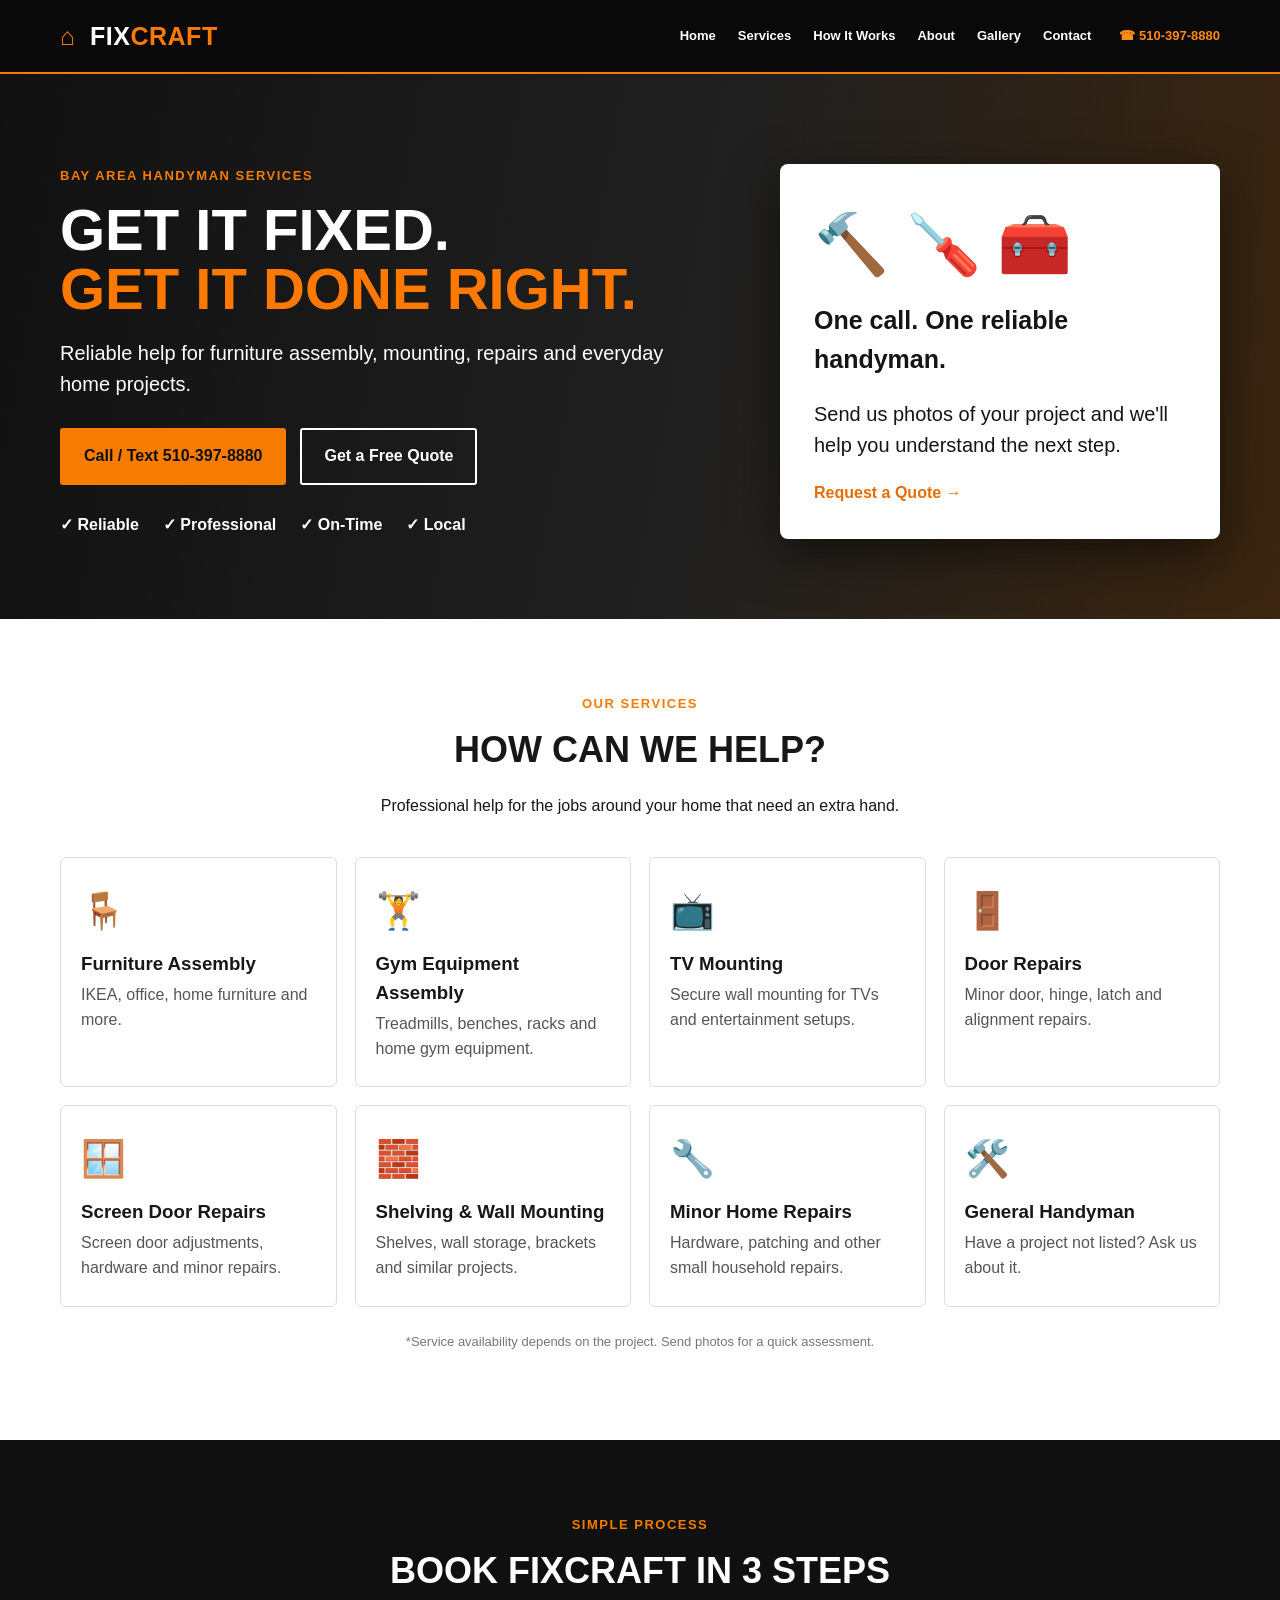
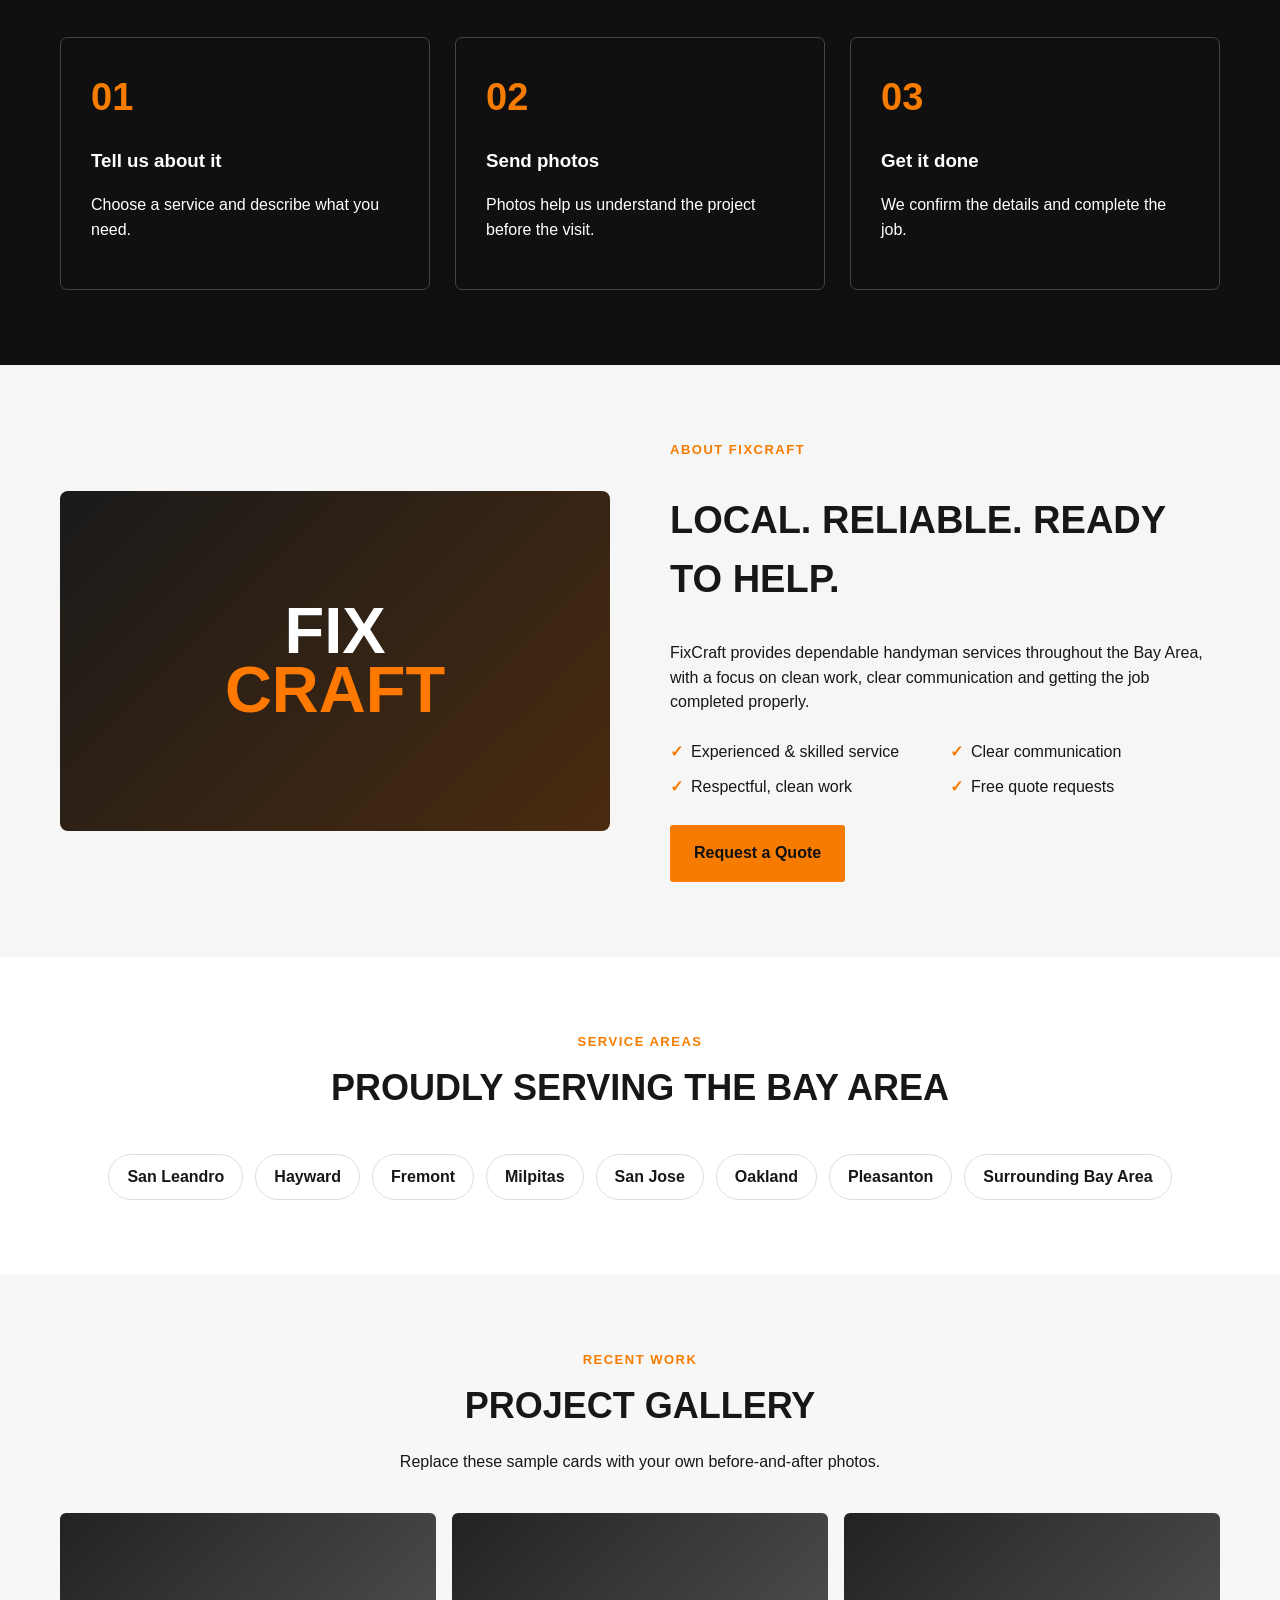
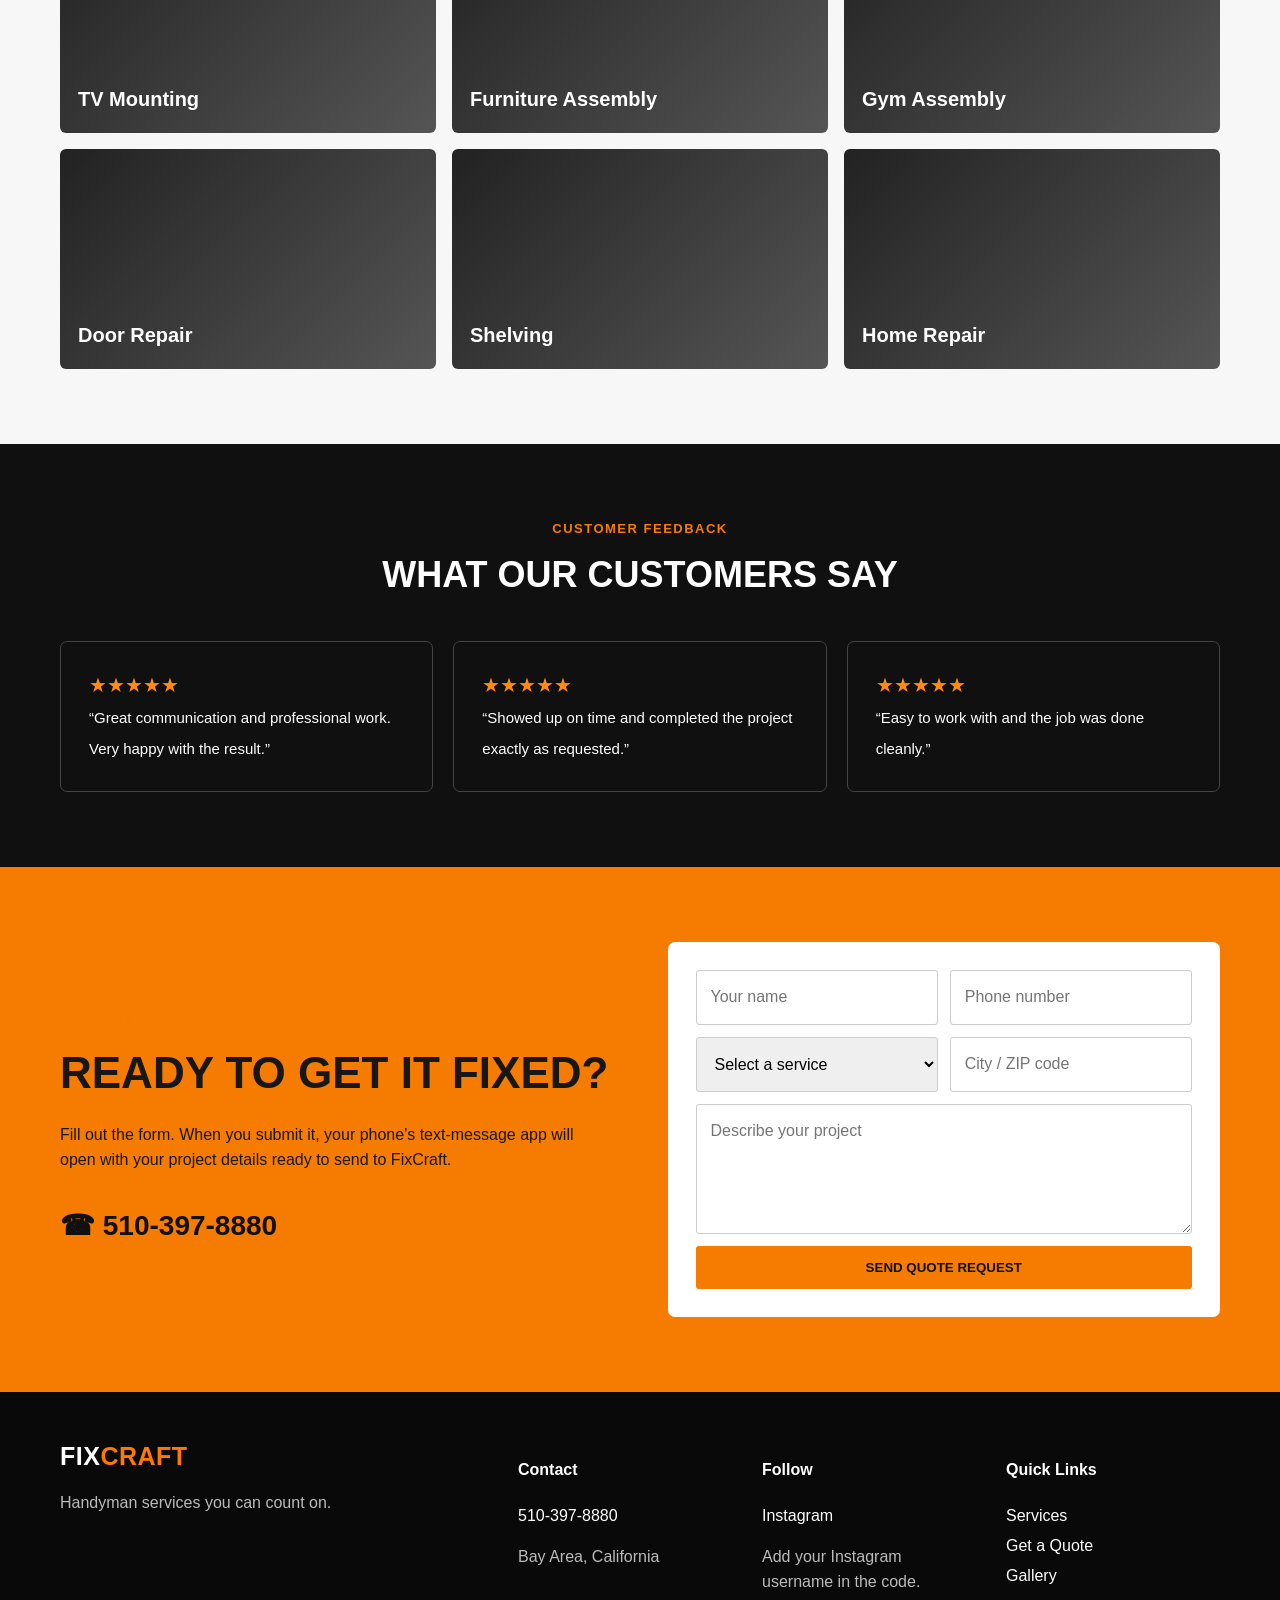
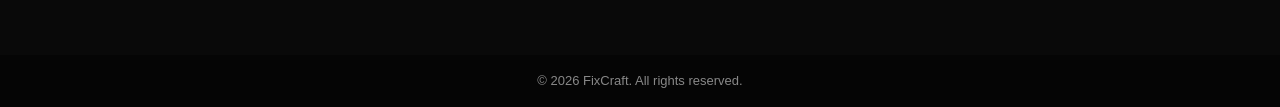
==== index.html @ 9590cc6f "Add files via upload" ====
<!DOCTYPE html>
<html lang="en">
<head>
  <meta charset="UTF-8">
  <meta name="viewport" content="width=device-width, initial-scale=1.0">
  <meta name="description" content="FixCraft - professional handyman services in the Bay Area. Furniture assembly, gym assembly, TV mounting, door repairs, shelving and general home repairs.">
  <title>FixCraft | Bay Area Handyman Services</title>
  <link rel="stylesheet" href="styles.css">
</head>
<body>
  <header class="topbar">
    <div class="container nav">
      <a class="logo" href="#home"><span class="logo-mark">⌂</span> FIX<span>CRAFT</span></a>
      <button class="menu" aria-label="Open menu">☰</button>
      <nav>
        <a href="#home">Home</a>
        <a href="#services">Services</a>
        <a href="#how">How It Works</a>
        <a href="#about">About</a>
        <a href="#gallery">Gallery</a>
        <a href="#contact">Contact</a>
      </nav>
      <a class="phone" href="tel:+15103978880">☎ 510-397-8880</a>
    </div>
  </header>

  <main>
    <section id="home" class="hero">
      <div class="container hero-grid">
        <div>
          <div class="eyebrow">BAY AREA HANDYMAN SERVICES</div>
          <h1>GET IT FIXED.<br><span>GET IT DONE RIGHT.</span></h1>
          <p>Reliable help for furniture assembly, mounting, repairs and everyday home projects.</p>
          <div class="actions">
            <a class="btn primary" href="tel:+15103978880">Call / Text 510-397-8880</a>
            <a class="btn outline" href="#quote">Get a Free Quote</a>
          </div>
          <div class="trust">
            <span>✓ Reliable</span><span>✓ Professional</span><span>✓ On-Time</span><span>✓ Local</span>
          </div>
        </div>
        <div class="hero-card">
          <div class="tool-art">🔨 🪛 🧰</div>
          <h3>One call. One reliable handyman.</h3>
          <p>Send us photos of your project and we'll help you understand the next step.</p>
          <a href="#quote" class="card-link">Request a Quote →</a>
        </div>
      </div>
    </section>

    <section id="services" class="section">
      <div class="container">
        <div class="section-head">
          <div class="eyebrow">OUR SERVICES</div>
          <h2>HOW CAN WE HELP?</h2>
          <p>Professional help for the jobs around your home that need an extra hand.</p>
        </div>
        <div class="cards">
          <article class="service"><div class="icon">🪑</div><h3>Furniture Assembly</h3><p>IKEA, office, home furniture and more.</p></article>
          <article class="service"><div class="icon">🏋️</div><h3>Gym Equipment Assembly</h3><p>Treadmills, benches, racks and home gym equipment.</p></article>
          <article class="service"><div class="icon">📺</div><h3>TV Mounting</h3><p>Secure wall mounting for TVs and entertainment setups.</p></article>
          <article class="service"><div class="icon">🚪</div><h3>Door Repairs</h3><p>Minor door, hinge, latch and alignment repairs.</p></article>
          <article class="service"><div class="icon">🪟</div><h3>Screen Door Repairs</h3><p>Screen door adjustments, hardware and minor repairs.</p></article>
          <article class="service"><div class="icon">🧱</div><h3>Shelving & Wall Mounting</h3><p>Shelves, wall storage, brackets and similar projects.</p></article>
          <article class="service"><div class="icon">🔧</div><h3>Minor Home Repairs</h3><p>Hardware, patching and other small household repairs.</p></article>
          <article class="service"><div class="icon">🛠️</div><h3>General Handyman</h3><p>Have a project not listed? Ask us about it.</p></article>
        </div>
        <p class="note">*Service availability depends on the project. Send photos for a quick assessment.</p>
      </div>
    </section>

    <section id="how" class="section dark">
      <div class="container">
        <div class="section-head light">
          <div class="eyebrow">SIMPLE PROCESS</div>
          <h2>BOOK FIXCRAFT IN 3 STEPS</h2>
        </div>
        <div class="steps">
          <div><b>01</b><h3>Tell us about it</h3><p>Choose a service and describe what you need.</p></div>
          <div><b>02</b><h3>Send photos</h3><p>Photos help us understand the project before the visit.</p></div>
          <div><b>03</b><h3>Get it done</h3><p>We confirm the details and complete the job.</p></div>
        </div>
      </div>
    </section>

    <section id="about" class="section about">
      <div class="container about-grid">
        <div class="about-image"><div>FIX<br><span>CRAFT</span></div></div>
        <div>
          <div class="eyebrow">ABOUT FIXCRAFT</div>
          <h2>LOCAL. RELIABLE. READY TO HELP.</h2>
          <p>FixCraft provides dependable handyman services throughout the Bay Area, with a focus on clean work, clear communication and getting the job completed properly.</p>
          <ul class="checks">
            <li>Experienced & skilled service</li>
            <li>Clear communication</li>
            <li>Respectful, clean work</li>
            <li>Free quote requests</li>
          </ul>
          <a class="btn primary" href="#quote">Request a Quote</a>
        </div>
      </div>
    </section>

    <section class="section areas">
      <div class="container">
        <div class="section-head">
          <div class="eyebrow">SERVICE AREAS</div>
          <h2>PROUDLY SERVING THE BAY AREA</h2>
        </div>
        <div class="pills">
          <span>San Leandro</span><span>Hayward</span><span>Fremont</span><span>Milpitas</span>
          <span>San Jose</span><span>Oakland</span><span>Pleasanton</span><span>Surrounding Bay Area</span>
        </div>
      </div>
    </section>

    <section id="gallery" class="section gallery">
      <div class="container">
        <div class="section-head">
          <div class="eyebrow">RECENT WORK</div>
          <h2>PROJECT GALLERY</h2>
          <p>Replace these sample cards with your own before-and-after photos.</p>
        </div>
        <div class="gallery-grid">
          <div class="photo">TV Mounting</div><div class="photo">Furniture Assembly</div>
          <div class="photo">Gym Assembly</div><div class="photo">Door Repair</div>
          <div class="photo">Shelving</div><div class="photo">Home Repair</div>
        </div>
      </div>
    </section>

    <section class="section reviews dark">
      <div class="container">
        <div class="section-head light"><div class="eyebrow">CUSTOMER FEEDBACK</div><h2>WHAT OUR CUSTOMERS SAY</h2></div>
        <div class="review-grid">
          <blockquote>★★★★★<br><span>“Great communication and professional work. Very happy with the result.”</span></blockquote>
          <blockquote>★★★★★<br><span>“Showed up on time and completed the project exactly as requested.”</span></blockquote>
          <blockquote>★★★★★<br><span>“Easy to work with and the job was done cleanly.”</span></blockquote>
        </div>
      </div>
    </section>

    <section id="quote" class="section quote">
      <div class="container quote-grid">
        <div>
          <div class="eyebrow">REQUEST A QUOTE</div>
          <h2>READY TO GET IT FIXED?</h2>
          <p>Fill out the form. When you submit it, your phone's text-message app will open with your project details ready to send to FixCraft.</p>
          <a class="big-phone" href="tel:+15103978880">☎ 510-397-8880</a>
        </div>
        <form id="quoteForm">
          <input id="name" required placeholder="Your name">
          <input id="phoneInput" required placeholder="Phone number" type="tel">
          <select id="service" required>
            <option value="">Select a service</option>
            <option>Furniture Assembly</option><option>Gym Equipment Assembly</option>
            <option>TV Mounting</option><option>Door Repair</option>
            <option>Screen Door Repair</option><option>Shelving & Wall Mounting</option>
            <option>Minor Home Repair</option><option>General Handyman</option>
          </select>
          <input id="city" placeholder="City / ZIP code">
          <textarea id="details" required placeholder="Describe your project"></textarea>
          <button class="btn primary full" type="submit">SEND QUOTE REQUEST</button>
        </form>
      </div>
    </section>

    <section id="contact" class="contact">
      <div class="container contact-grid">
        <div><div class="logo">FIX<span>CRAFT</span></div><p>Handyman services you can count on.</p></div>
        <div><h4>Contact</h4><a href="tel:+15103978880">510-397-8880</a><p>Bay Area, California</p></div>
        <div><h4>Follow</h4><a href="#" id="instagramLink">Instagram</a><p>Add your Instagram username in the code.</p></div>
        <div><h4>Quick Links</h4><a href="#services">Services</a><a href="#quote">Get a Quote</a><a href="#gallery">Gallery</a></div>
      </div>
    </section>
  </main>

  <footer>© 2026 FixCraft. All rights reserved.</footer>
  <script src="script.js"></script>
</body>
</html>
---- styles.css ----
*{box-sizing:border-box}html{scroll-behavior:smooth}body{margin:0;font-family:Arial,Helvetica,sans-serif;color:#171717;background:#fff;line-height:1.55}.container{width:min(1160px,92%);margin:auto}.topbar{position:sticky;top:0;z-index:10;background:#090909;color:#fff;border-bottom:2px solid #f57c00}.nav{height:72px;display:flex;align-items:center;gap:28px}.logo{font-size:25px;font-weight:900;color:#fff;text-decoration:none;letter-spacing:.5px}.logo span{color:#ff7900}.logo-mark{color:#ff7900;margin-right:7px}.nav nav{display:flex;gap:22px;margin-left:auto}.nav nav a,.phone{color:#fff;text-decoration:none;font-size:13px;font-weight:700}.phone{color:#ff8a16}.menu{display:none;background:none;border:0;color:white;font-size:28px}.hero{background:linear-gradient(100deg,#111 0%,#202020 55%,#3b250f 100%);color:#fff;padding:90px 0 80px}.hero-grid{display:grid;grid-template-columns:1.2fr .8fr;gap:60px;align-items:center}.eyebrow{color:#f57c00;font-weight:900;letter-spacing:1.5px;font-size:13px}.hero h1{font-size:58px;line-height:1.02;margin:14px 0}.hero h1 span{color:#ff7900}.hero p{font-size:20px;max-width:650px}.actions{display:flex;gap:14px;flex-wrap:wrap;margin:28px 0}.btn{display:inline-block;padding:14px 22px;border-radius:3px;text-decoration:none;font-weight:800;border:2px solid #f57c00;cursor:pointer}.primary{background:#f57c00;color:#111}.outline{color:#fff;border-color:#fff}.trust{display:flex;gap:24px;flex-wrap:wrap;font-weight:700}.hero-card{background:#fff;color:#151515;padding:34px;border-radius:8px;box-shadow:0 15px 50px #0008}.tool-art{font-size:60px;margin-bottom:10px}.hero-card h3{font-size:25px;margin:10px 0}.card-link{color:#e66d00;font-weight:900;text-decoration:none}.section{padding:75px 0}.section-head{text-align:center;max-width:760px;margin:0 auto 38px}.section-head h2{font-size:36px;margin:8px 0}.cards{display:grid;grid-template-columns:repeat(4,1fr);gap:18px}.service{border:1px solid #ddd;padding:25px 20px;border-radius:6px;min-height:190px;transition:.2s}.service:hover{transform:translateY(-4px);box-shadow:0 10px 30px #0001;border-color:#f57c00}.icon{font-size:36px}.service h3{margin:10px 0 5px}.service p{margin:0;color:#555}.note{text-align:center;color:#777;font-size:13px;margin-top:25px}.dark{background:#101010;color:#fff}.light{color:#fff}.steps{display:grid;grid-template-columns:repeat(3,1fr);gap:25px}.steps>div{border:1px solid #444;padding:30px;border-radius:7px}.steps b{font-size:38px;color:#f57c00}.about{background:#f6f6f6}.about-grid{display:grid;grid-template-columns:1fr 1fr;gap:60px;align-items:center}.about-image{height:340px;background:linear-gradient(135deg,#1a1a1a,#4a2b10);border-radius:8px;display:grid;place-items:center;color:#fff;font-size:65px;font-weight:900;text-align:center;line-height:.9}.about-image span{color:#ff7900}.about h2{font-size:38px}.checks{padding:0;list-style:none;display:grid;grid-template-columns:1fr 1fr;gap:10px;margin:25px 0}.checks li:before{content:"✓";color:#f57c00;font-weight:900;margin-right:8px}.pills{display:flex;justify-content:center;gap:12px;flex-wrap:wrap}.pills span{padding:10px 18px;border:1px solid #ddd;border-radius:30px;background:#fff;font-weight:700}.gallery{background:#f7f7f7}.gallery-grid{display:grid;grid-template-columns:repeat(3,1fr);gap:16px}.photo{height:220px;background:linear-gradient(135deg,#222,#555);border-radius:6px;display:flex;align-items:end;padding:18px;color:#fff;font-size:20px;font-weight:900}.review-grid{display:grid;grid-template-columns:repeat(3,1fr);gap:20px}.review-grid blockquote{margin:0;border:1px solid #444;padding:28px;border-radius:7px;color:#ff8a16;font-size:20px}.review-grid span{color:#fff;font-size:15px}.quote{background:#f57c00}.quote-grid{display:grid;grid-template-columns:1fr 1fr;gap:55px;align-items:center}.quote h2{font-size:44px;margin:8px 0}.big-phone{display:inline-block;font-size:28px;font-weight:900;color:#111;text-decoration:none;margin-top:15px}form{background:#fff;padding:28px;border-radius:7px;display:grid;grid-template-columns:1fr 1fr;gap:12px}input,select,textarea{width:100%;padding:14px;border:1px solid #ccc;border-radius:3px;font:inherit}textarea{grid-column:1/-1;min-height:130px;resize:vertical}.full{grid-column:1/-1;border:0}.contact{background:#090909;color:#fff;padding:45px 0}.contact-grid{display:grid;grid-template-columns:2fr 1fr 1fr 1fr;gap:30px}.contact a{display:block;color:#fff;text-decoration:none;margin:5px 0}.contact p{color:#bbb}footer{background:#050505;color:#888;text-align:center;padding:16px;font-size:13px}@media(max-width:850px){.nav{height:64px}.nav nav{display:none}.nav .phone{margin-left:auto}.menu{display:block;order:2}.nav .phone{order:1}.nav nav.open{display:flex;position:absolute;left:0;right:0;top:64px;background:#090909;flex-direction:column;padding:20px}.nav .menu{order:0}.hero-grid,.about-grid,.quote-grid{grid-template-columns:1fr}.hero h1{font-size:43px}.cards{grid-template-columns:repeat(2,1fr)}.steps,.review-grid{grid-template-columns:1fr}.gallery-grid{grid-template-columns:1fr 1fr}.contact-grid{grid-template-columns:1fr 1fr}}@media(max-width:560px){.cards,.gallery-grid,.contact-grid{grid-template-columns:1fr}.hero{padding:60px 0}.hero h1{font-size:38px}.section{padding:55px 0}.section-head h2,.about h2,.quote h2{font-size:30px}.trust{gap:12px;font-size:13px}form{grid-template-columns:1fr}textarea,.full{grid-column:auto}.nav .phone{font-size:11px}.logo{font-size:21px}}
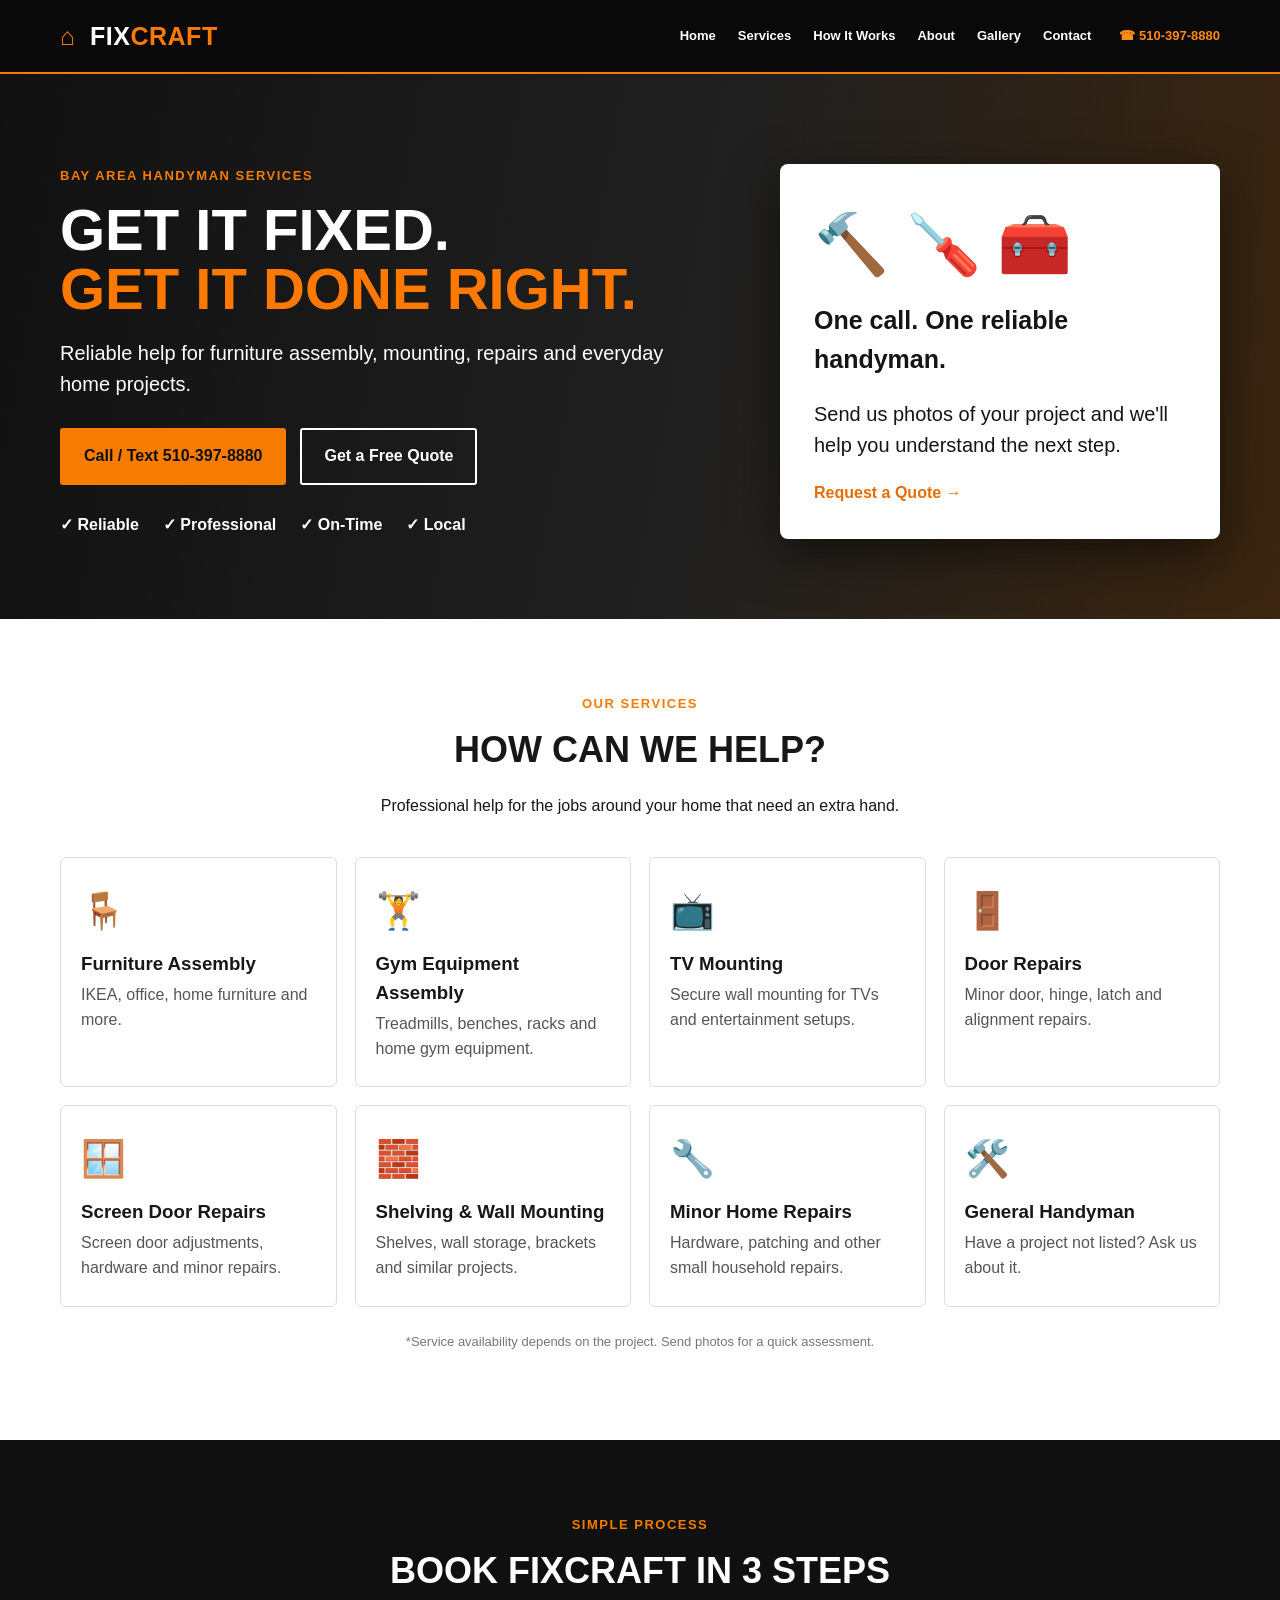
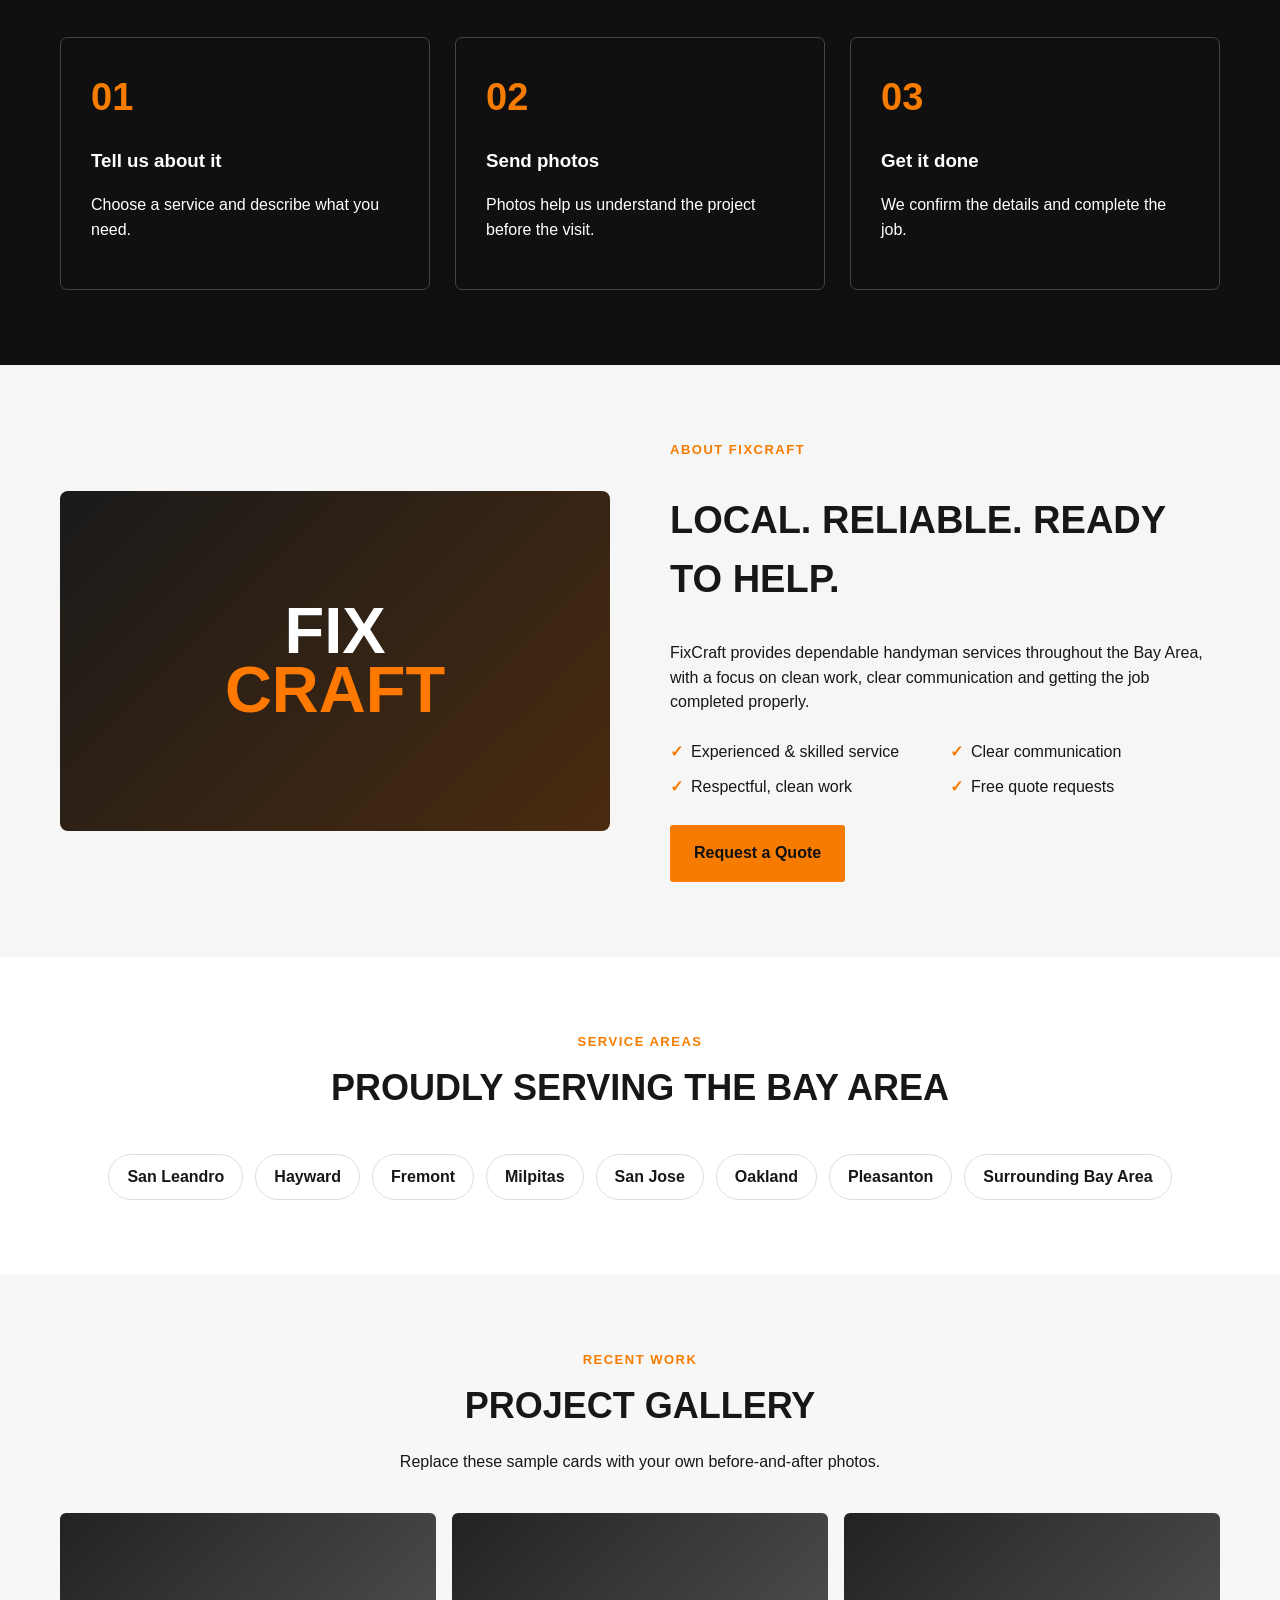
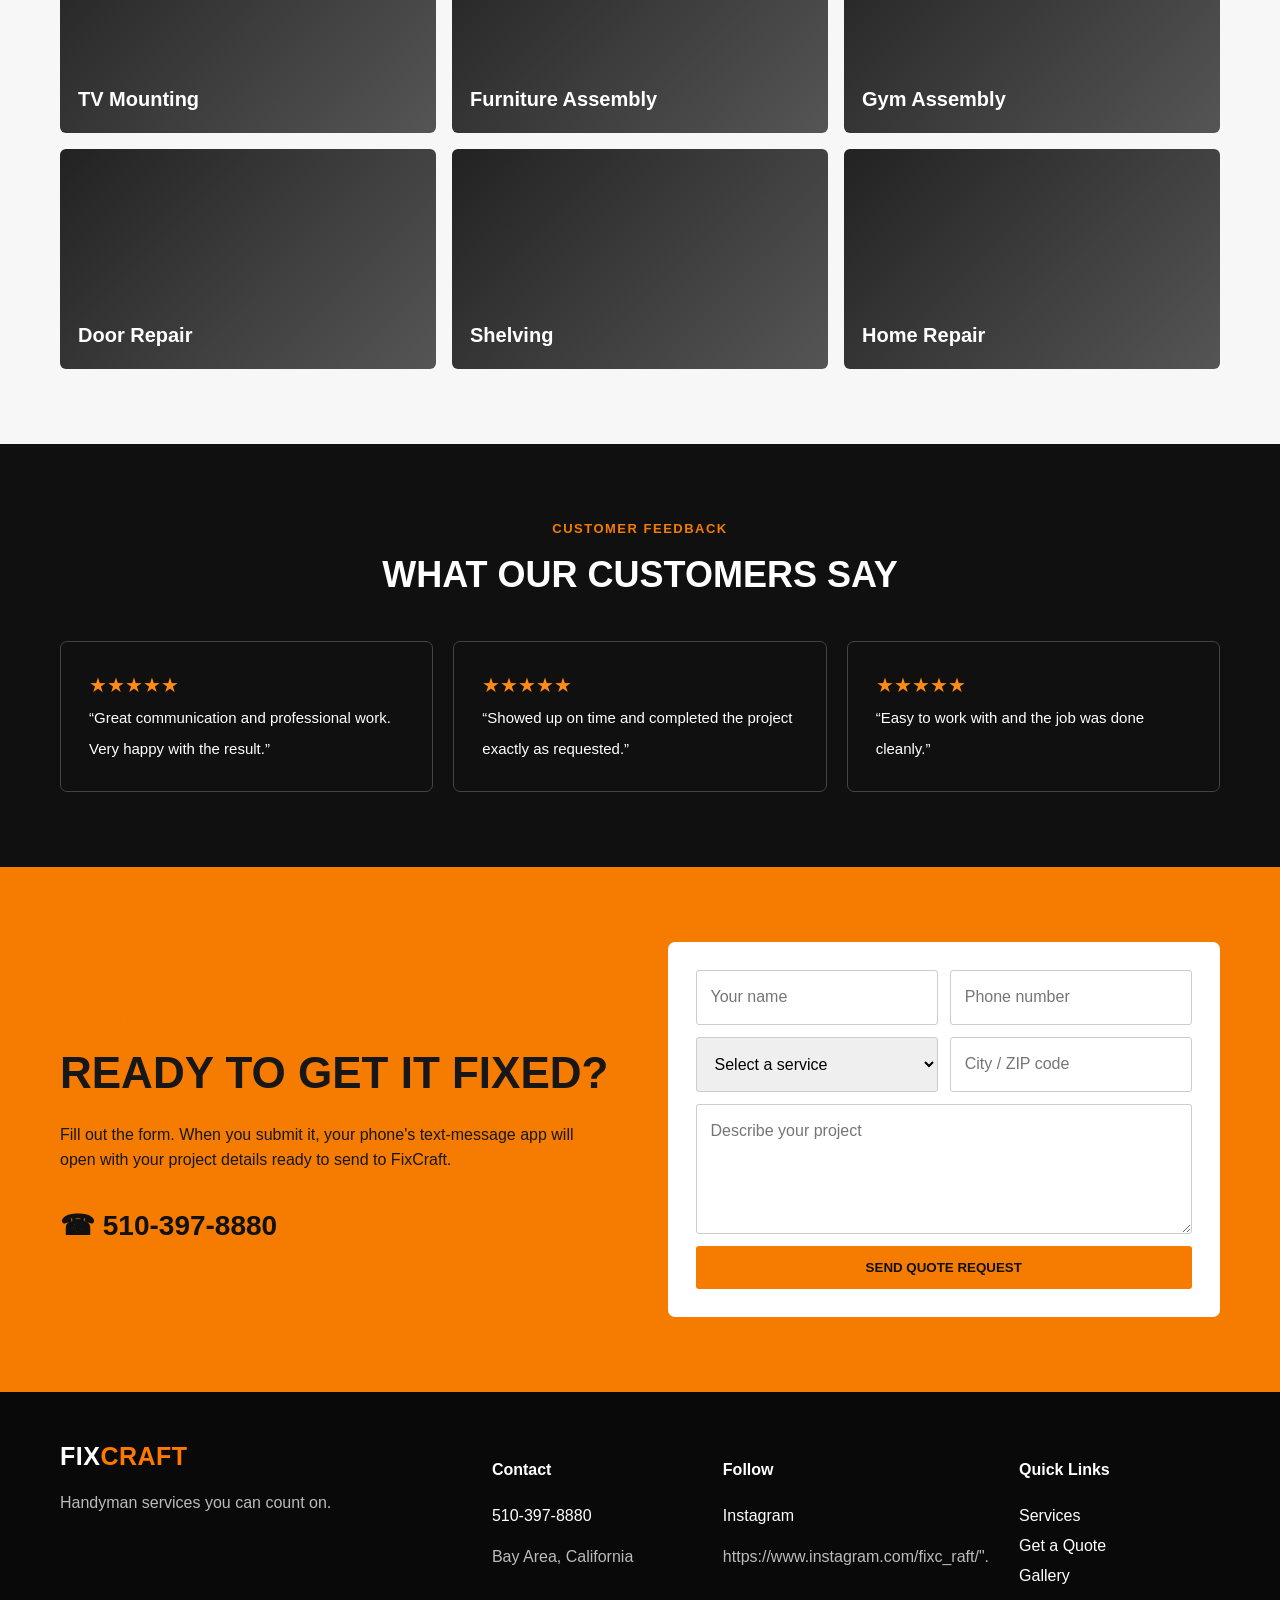
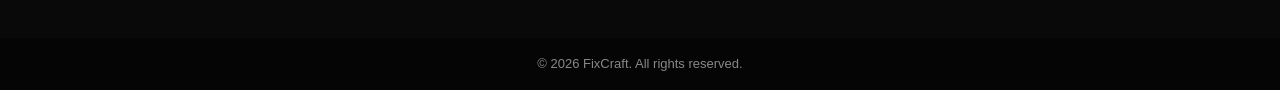
==== commit d104f79e: "Update index.html" ====
--- a/index.html
+++ b/index.html
@@ -169,7 +169,7 @@
       <div class="container contact-grid">
         <div><div class="logo">FIX<span>CRAFT</span></div><p>Handyman services you can count on.</p></div>
         <div><h4>Contact</h4><a href="tel:+15103978880">510-397-8880</a><p>Bay Area, California</p></div>
-        <div><h4>Follow</h4><a href="#" id="instagramLink">Instagram</a><p>Add your Instagram username in the code.</p></div>
+        <div><h4>Follow</h4><a href="#" id="instagramLink">Instagram</a><p>https://www.instagram.com/fixc_raft/".</p></div>
         <div><h4>Quick Links</h4><a href="#services">Services</a><a href="#quote">Get a Quote</a><a href="#gallery">Gallery</a></div>
       </div>
     </section>
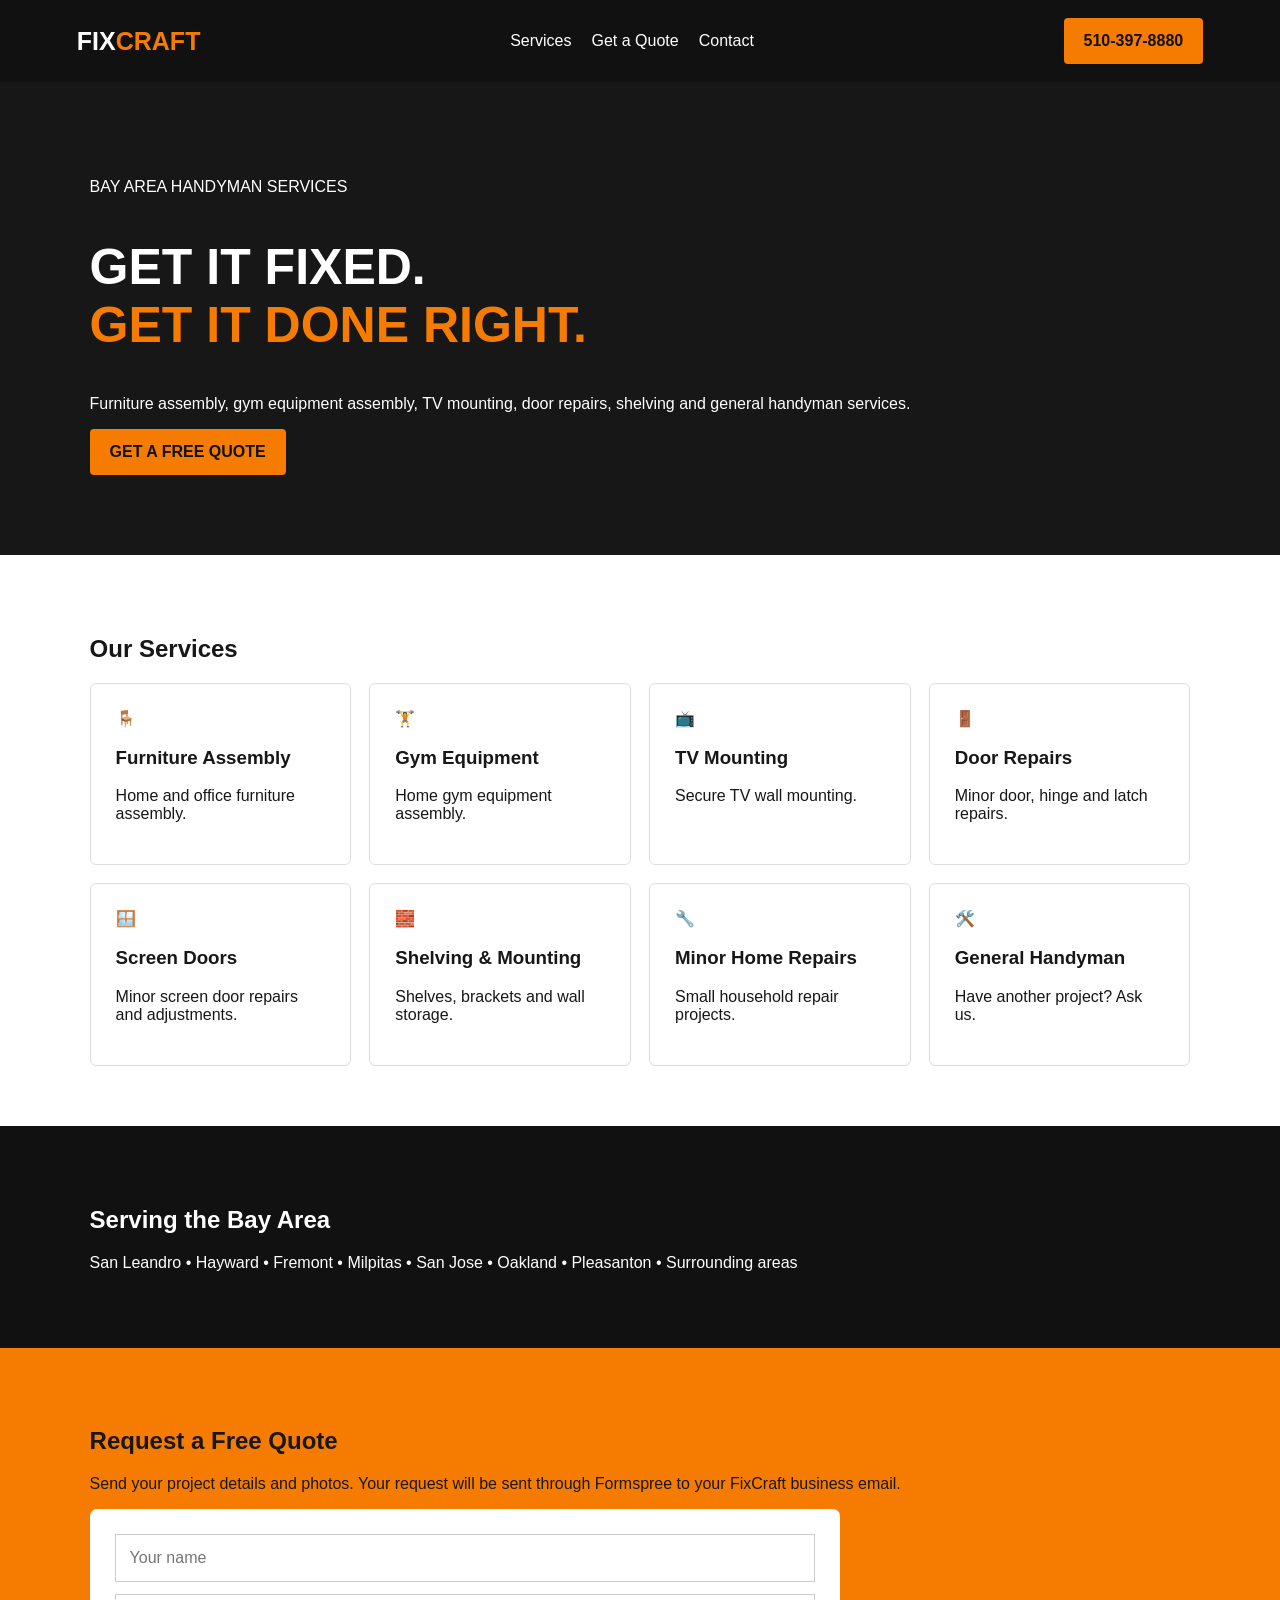
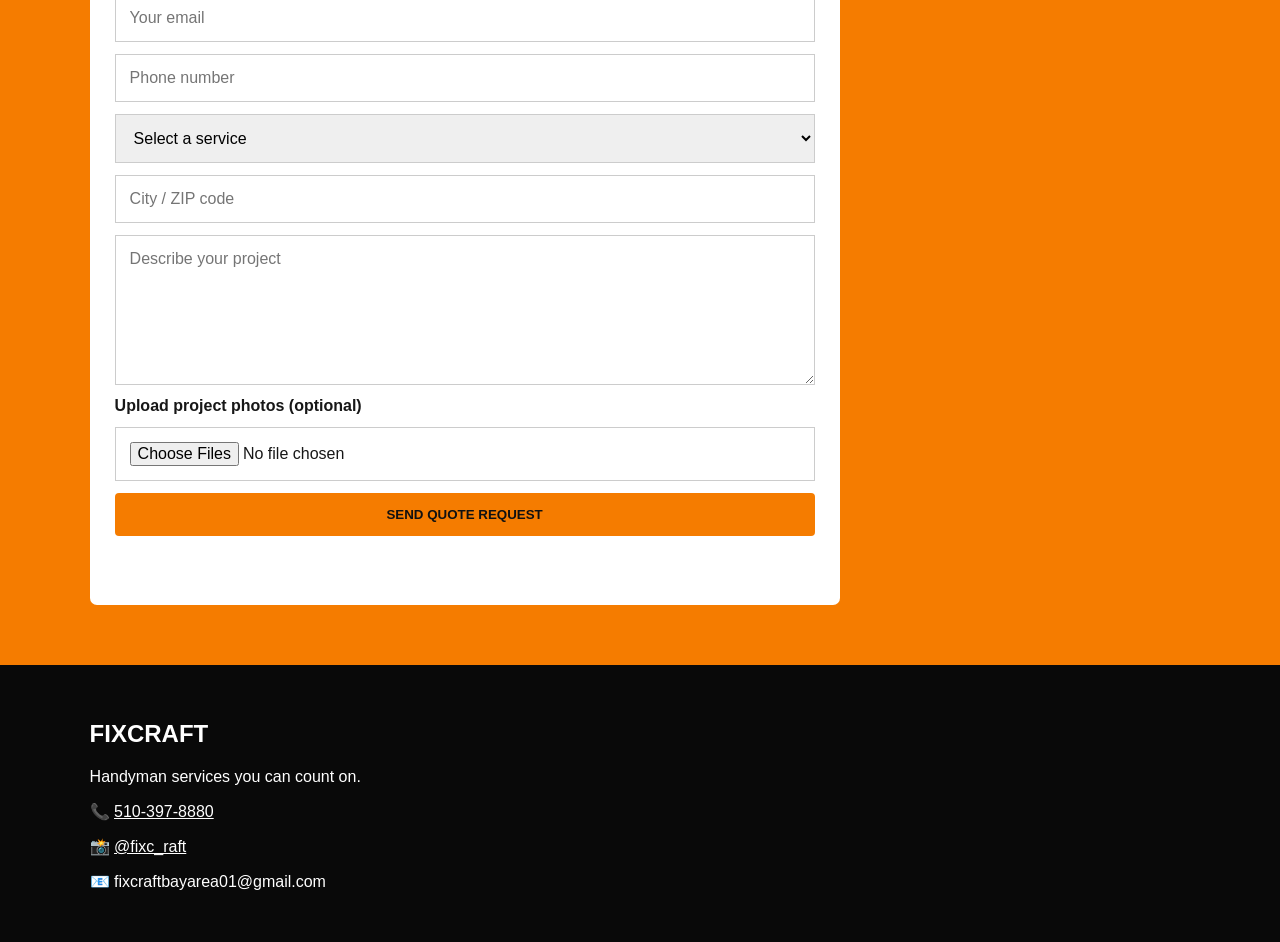
==== commit 4ccd619b: "Add files via upload" ====
--- a/index.html
+++ b/index.html
@@ -1,181 +1,26 @@
-<!DOCTYPE html>
-<html lang="en">
-<head>
-  <meta charset="UTF-8">
-  <meta name="viewport" content="width=device-width, initial-scale=1.0">
-  <meta name="description" content="FixCraft - professional handyman services in the Bay Area. Furniture assembly, gym assembly, TV mounting, door repairs, shelving and general home repairs.">
-  <title>FixCraft | Bay Area Handyman Services</title>
-  <link rel="stylesheet" href="styles.css">
-</head>
-<body>
-  <header class="topbar">
-    <div class="container nav">
-      <a class="logo" href="#home"><span class="logo-mark">⌂</span> FIX<span>CRAFT</span></a>
-      <button class="menu" aria-label="Open menu">☰</button>
-      <nav>
-        <a href="#home">Home</a>
-        <a href="#services">Services</a>
-        <a href="#how">How It Works</a>
-        <a href="#about">About</a>
-        <a href="#gallery">Gallery</a>
-        <a href="#contact">Contact</a>
-      </nav>
-      <a class="phone" href="tel:+15103978880">☎ 510-397-8880</a>
-    </div>
-  </header>
-
-  <main>
-    <section id="home" class="hero">
-      <div class="container hero-grid">
-        <div>
-          <div class="eyebrow">BAY AREA HANDYMAN SERVICES</div>
-          <h1>GET IT FIXED.<br><span>GET IT DONE RIGHT.</span></h1>
-          <p>Reliable help for furniture assembly, mounting, repairs and everyday home projects.</p>
-          <div class="actions">
-            <a class="btn primary" href="tel:+15103978880">Call / Text 510-397-8880</a>
-            <a class="btn outline" href="#quote">Get a Free Quote</a>
-          </div>
-          <div class="trust">
-            <span>✓ Reliable</span><span>✓ Professional</span><span>✓ On-Time</span><span>✓ Local</span>
-          </div>
-        </div>
-        <div class="hero-card">
-          <div class="tool-art">🔨 🪛 🧰</div>
-          <h3>One call. One reliable handyman.</h3>
-          <p>Send us photos of your project and we'll help you understand the next step.</p>
-          <a href="#quote" class="card-link">Request a Quote →</a>
-        </div>
-      </div>
-    </section>
-
-    <section id="services" class="section">
-      <div class="container">
-        <div class="section-head">
-          <div class="eyebrow">OUR SERVICES</div>
-          <h2>HOW CAN WE HELP?</h2>
-          <p>Professional help for the jobs around your home that need an extra hand.</p>
-        </div>
-        <div class="cards">
-          <article class="service"><div class="icon">🪑</div><h3>Furniture Assembly</h3><p>IKEA, office, home furniture and more.</p></article>
-          <article class="service"><div class="icon">🏋️</div><h3>Gym Equipment Assembly</h3><p>Treadmills, benches, racks and home gym equipment.</p></article>
-          <article class="service"><div class="icon">📺</div><h3>TV Mounting</h3><p>Secure wall mounting for TVs and entertainment setups.</p></article>
-          <article class="service"><div class="icon">🚪</div><h3>Door Repairs</h3><p>Minor door, hinge, latch and alignment repairs.</p></article>
-          <article class="service"><div class="icon">🪟</div><h3>Screen Door Repairs</h3><p>Screen door adjustments, hardware and minor repairs.</p></article>
-          <article class="service"><div class="icon">🧱</div><h3>Shelving & Wall Mounting</h3><p>Shelves, wall storage, brackets and similar projects.</p></article>
-          <article class="service"><div class="icon">🔧</div><h3>Minor Home Repairs</h3><p>Hardware, patching and other small household repairs.</p></article>
-          <article class="service"><div class="icon">🛠️</div><h3>General Handyman</h3><p>Have a project not listed? Ask us about it.</p></article>
-        </div>
-        <p class="note">*Service availability depends on the project. Send photos for a quick assessment.</p>
-      </div>
-    </section>
-
-    <section id="how" class="section dark">
-      <div class="container">
-        <div class="section-head light">
-          <div class="eyebrow">SIMPLE PROCESS</div>
-          <h2>BOOK FIXCRAFT IN 3 STEPS</h2>
-        </div>
-        <div class="steps">
-          <div><b>01</b><h3>Tell us about it</h3><p>Choose a service and describe what you need.</p></div>
-          <div><b>02</b><h3>Send photos</h3><p>Photos help us understand the project before the visit.</p></div>
-          <div><b>03</b><h3>Get it done</h3><p>We confirm the details and complete the job.</p></div>
-        </div>
-      </div>
-    </section>
-
-    <section id="about" class="section about">
-      <div class="container about-grid">
-        <div class="about-image"><div>FIX<br><span>CRAFT</span></div></div>
-        <div>
-          <div class="eyebrow">ABOUT FIXCRAFT</div>
-          <h2>LOCAL. RELIABLE. READY TO HELP.</h2>
-          <p>FixCraft provides dependable handyman services throughout the Bay Area, with a focus on clean work, clear communication and getting the job completed properly.</p>
-          <ul class="checks">
-            <li>Experienced & skilled service</li>
-            <li>Clear communication</li>
-            <li>Respectful, clean work</li>
-            <li>Free quote requests</li>
-          </ul>
-          <a class="btn primary" href="#quote">Request a Quote</a>
-        </div>
-      </div>
-    </section>
-
-    <section class="section areas">
-      <div class="container">
-        <div class="section-head">
-          <div class="eyebrow">SERVICE AREAS</div>
-          <h2>PROUDLY SERVING THE BAY AREA</h2>
-        </div>
-        <div class="pills">
-          <span>San Leandro</span><span>Hayward</span><span>Fremont</span><span>Milpitas</span>
-          <span>San Jose</span><span>Oakland</span><span>Pleasanton</span><span>Surrounding Bay Area</span>
-        </div>
-      </div>
-    </section>
-
-    <section id="gallery" class="section gallery">
-      <div class="container">
-        <div class="section-head">
-          <div class="eyebrow">RECENT WORK</div>
-          <h2>PROJECT GALLERY</h2>
-          <p>Replace these sample cards with your own before-and-after photos.</p>
-        </div>
-        <div class="gallery-grid">
-          <div class="photo">TV Mounting</div><div class="photo">Furniture Assembly</div>
-          <div class="photo">Gym Assembly</div><div class="photo">Door Repair</div>
-          <div class="photo">Shelving</div><div class="photo">Home Repair</div>
-        </div>
-      </div>
-    </section>
-
-    <section class="section reviews dark">
-      <div class="container">
-        <div class="section-head light"><div class="eyebrow">CUSTOMER FEEDBACK</div><h2>WHAT OUR CUSTOMERS SAY</h2></div>
-        <div class="review-grid">
-          <blockquote>★★★★★<br><span>“Great communication and professional work. Very happy with the result.”</span></blockquote>
-          <blockquote>★★★★★<br><span>“Showed up on time and completed the project exactly as requested.”</span></blockquote>
-          <blockquote>★★★★★<br><span>“Easy to work with and the job was done cleanly.”</span></blockquote>
-        </div>
-      </div>
-    </section>
-
-    <section id="quote" class="section quote">
-      <div class="container quote-grid">
-        <div>
-          <div class="eyebrow">REQUEST A QUOTE</div>
-          <h2>READY TO GET IT FIXED?</h2>
-          <p>Fill out the form. When you submit it, your phone's text-message app will open with your project details ready to send to FixCraft.</p>
-          <a class="big-phone" href="tel:+15103978880">☎ 510-397-8880</a>
-        </div>
-        <form id="quoteForm">
-          <input id="name" required placeholder="Your name">
-          <input id="phoneInput" required placeholder="Phone number" type="tel">
-          <select id="service" required>
-            <option value="">Select a service</option>
-            <option>Furniture Assembly</option><option>Gym Equipment Assembly</option>
-            <option>TV Mounting</option><option>Door Repair</option>
-            <option>Screen Door Repair</option><option>Shelving & Wall Mounting</option>
-            <option>Minor Home Repair</option><option>General Handyman</option>
-          </select>
-          <input id="city" placeholder="City / ZIP code">
-          <textarea id="details" required placeholder="Describe your project"></textarea>
-          <button class="btn primary full" type="submit">SEND QUOTE REQUEST</button>
-        </form>
-      </div>
-    </section>
-
-    <section id="contact" class="contact">
-      <div class="container contact-grid">
-        <div><div class="logo">FIX<span>CRAFT</span></div><p>Handyman services you can count on.</p></div>
-        <div><h4>Contact</h4><a href="tel:+15103978880">510-397-8880</a><p>Bay Area, California</p></div>
-        <div><h4>Follow</h4><a href="#" id="instagramLink">Instagram</a><p>https://www.instagram.com/fixc_raft/".</p></div>
-        <div><h4>Quick Links</h4><a href="#services">Services</a><a href="#quote">Get a Quote</a><a href="#gallery">Gallery</a></div>
-      </div>
-    </section>
-  </main>
-
-  <footer>© 2026 FixCraft. All rights reserved.</footer>
-  <script src="script.js"></script>
-</body>
-</html>
+<!doctype html><html><head><meta charset="utf-8"><meta name="viewport" content="width=device-width,initial-scale=1"><title>FixCraft | Bay Area Handyman</title><style>
+body{margin:0;font-family:Arial,sans-serif;color:#171717}header{background:#111;color:white;padding:18px 6%;display:flex;justify-content:space-between;align-items:center}.logo{font-size:25px;font-weight:900}.logo span,h1 span{color:#f57c00}nav a{color:white;margin:0 10px;text-decoration:none}.hero{background:#171717;color:white;padding:80px 7%}.hero h1{font-size:50px}.btn{display:inline-block;padding:14px 20px;background:#f57c00;color:#111;text-decoration:none;font-weight:bold;border:0;border-radius:4px}.section{padding:60px 7%}.cards{display:grid;grid-template-columns:repeat(auto-fit,minmax(210px,1fr));gap:18px}.card{padding:25px;border:1px solid #ddd;border-radius:6px}.dark{background:#111;color:white}.quote{background:#f57c00}form{max-width:700px;background:white;padding:25px;border-radius:7px;display:grid;gap:12px}input,select,textarea{padding:14px;border:1px solid #ccc;font:inherit}textarea{min-height:120px}.upload-label{font-weight:bold}.status{font-weight:bold}.contact{background:#090909;color:white;padding:35px 7%}@media(max-width:700px){nav{display:none}.hero h1{font-size:38px}}
+</style></head><body>
+<header><div class="logo">FIX<span>CRAFT</span></div><nav><a href="#services">Services</a><a href="#quote">Get a Quote</a><a href="#contact">Contact</a></nav><a class="btn" href="tel:+15103978880">510-397-8880</a></header>
+<section class="hero"><p>BAY AREA HANDYMAN SERVICES</p><h1>GET IT FIXED.<br><span>GET IT DONE RIGHT.</span></h1><p>Furniture assembly, gym equipment assembly, TV mounting, door repairs, shelving and general handyman services.</p><a class="btn" href="#quote">GET A FREE QUOTE</a></section>
+<section id="services" class="section"><h2>Our Services</h2><div class="cards">
+<div class="card">🪑<h3>Furniture Assembly</h3><p>Home and office furniture assembly.</p></div>
+<div class="card">🏋️<h3>Gym Equipment</h3><p>Home gym equipment assembly.</p></div>
+<div class="card">📺<h3>TV Mounting</h3><p>Secure TV wall mounting.</p></div>
+<div class="card">🚪<h3>Door Repairs</h3><p>Minor door, hinge and latch repairs.</p></div>
+<div class="card">🪟<h3>Screen Doors</h3><p>Minor screen door repairs and adjustments.</p></div>
+<div class="card">🧱<h3>Shelving & Mounting</h3><p>Shelves, brackets and wall storage.</p></div>
+<div class="card">🔧<h3>Minor Home Repairs</h3><p>Small household repair projects.</p></div>
+<div class="card">🛠️<h3>General Handyman</h3><p>Have another project? Ask us.</p></div>
+</div></section>
+<section class="section dark"><h2>Serving the Bay Area</h2><p>San Leandro • Hayward • Fremont • Milpitas • San Jose • Oakland • Pleasanton • Surrounding areas</p></section>
+<section id="quote" class="section quote"><h2>Request a Free Quote</h2><p>Send your project details and photos. Your request will be sent through Formspree to your FixCraft business email.</p>
+<form id="quoteForm" method="POST" action="https://formspree.io/f/xwlevoeb" enctype="multipart/form-data">
+<input type="hidden" name="_subject" value="New FixCraft Quote Request">
+<input name="name" required placeholder="Your name"><input type="email" name="email" required placeholder="Your email"><input type="tel" name="phone" required placeholder="Phone number">
+<select name="service" required><option value="">Select a service</option><option>Furniture Assembly</option><option>Gym Equipment Assembly</option><option>TV Mounting</option><option>Door Repair</option><option>Screen Door Repair</option><option>Shelving & Wall Mounting</option><option>Minor Home Repair</option><option>General Handyman</option></select>
+<input name="city_zip" placeholder="City / ZIP code"><textarea name="project_details" required placeholder="Describe your project"></textarea>
+<label class="upload-label">Upload project photos (optional)</label><input type="file" name="project_photos" accept="image/jpeg,image/png,image/webp" multiple>
+<button class="btn" type="submit">SEND QUOTE REQUEST</button><p id="status" class="status"></p></form></section>
+<section id="contact" class="contact"><h2>FIXCRAFT</h2><p>Handyman services you can count on.</p><p>📞 <a style="color:white" href="tel:+15103978880">510-397-8880</a></p><p>📸 <a style="color:white" href="https://www.instagram.com/fixc_raft/" target="_blank">@fixc_raft</a></p><p>📧 fixcraftbayarea01@gmail.com</p></section>
+<script>document.getElementById('quoteForm').addEventListener('submit',async e=>{e.preventDefault();let f=e.target,s=document.getElementById('status'),b=f.querySelector('button');b.disabled=true;s.textContent='Sending...';try{let r=await fetch(f.action,{method:'POST',body:new FormData(f),headers:{Accept:'application/json'}});if(r.ok){f.reset();s.textContent='Thank you! Your quote request was sent to FixCraft.'}else{s.textContent='Please call/text 510-397-8880.'}}catch(x){s.textContent='Please call/text 510-397-8880.'}b.disabled=false});</script></body></html>
